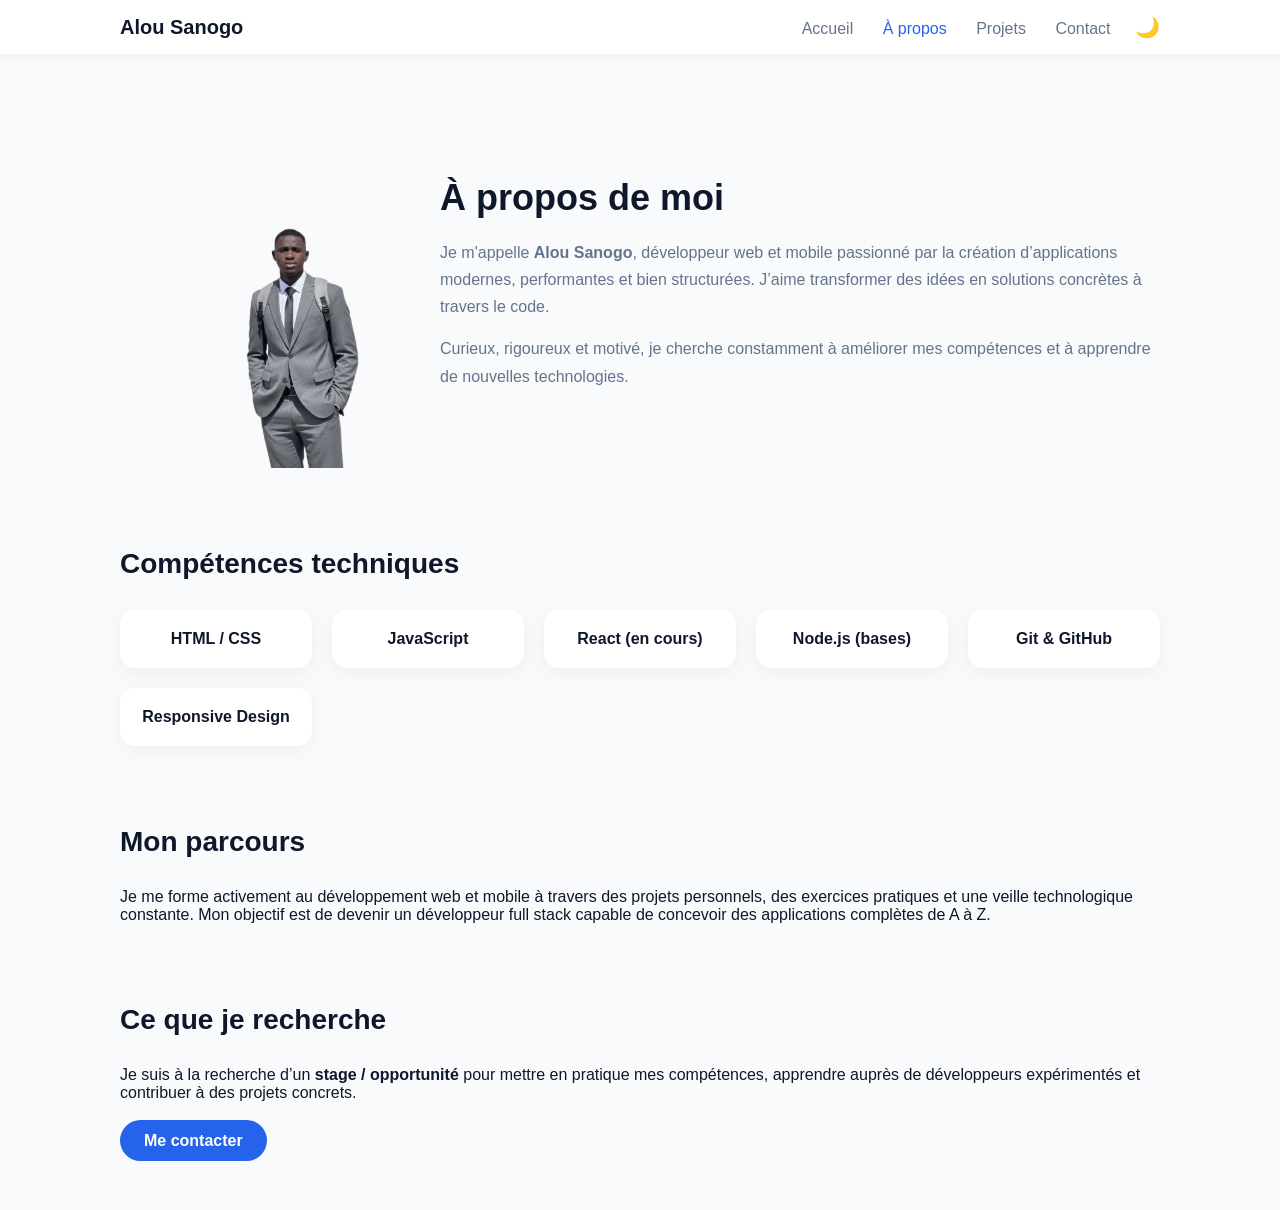
==== apropos.html @ 1913cde1 "Add files via upload" ====
<!DOCTYPE html>
<html lang="fr">
<head>
    <meta charset="UTF-8">
    <meta name="viewport" content="width=device-width, initial-scale=1.0">
    <title>À propos | Alou Sanogo</title>
    <link rel="stylesheet" href="styles.css">
</head>
<body>

<header class="header">
    <nav class="nav">
        <a href="index.html" class="logo">Alou Sanogo</a>

        <div class="nav-links">
            <a href="index.html">Accueil</a>
            <a href="apropos.html" class="active">À propos</a>
            <a href="projets.html">Projets</a>
            <a href="contact.html">Contact</a>
            <button id="themeToggle" class="theme-btn">🌙</button>
        </div>
    </nav>
</header>

<main class="about">

    <!-- INTRO -->
    <section class="about-intro">
        <img src="img/bigBg.png" alt="Photo de Alou Sanogo">

        <div class="about-text">
            <h1>À propos de moi</h1>
            <p>
                Je m'appelle <strong>Alou Sanogo</strong>, développeur web et mobile passionné par
                la création d’applications modernes, performantes et bien structurées.
                J’aime transformer des idées en solutions concrètes à travers le code.
            </p>

            <p>
                Curieux, rigoureux et motivé, je cherche constamment à améliorer mes compétences
                et à apprendre de nouvelles technologies.
            </p>
        </div>
    </section>

    <!-- COMPÉTENCES -->
    <section class="skills">
        <h2>Compétences techniques</h2>

        <div class="skills-grid">
            <div class="skill-card">HTML / CSS</div>
            <div class="skill-card">JavaScript</div>
            <div class="skill-card">React (en cours)</div>
            <div class="skill-card">Node.js (bases)</div>
            <div class="skill-card">Git & GitHub</div>
            <div class="skill-card">Responsive Design</div>
        </div>
    </section>

    <!-- PARCOURS -->
    <section class="journey">
        <h2>Mon parcours</h2>
        <p>
            Je me forme activement au développement web et mobile à travers des projets personnels,
            des exercices pratiques et une veille technologique constante.
            Mon objectif est de devenir un développeur full stack capable de concevoir
            des applications complètes de A à Z.
        </p>
    </section>

    <!-- OBJECTIF -->
    <section class="goal">
        <h2>Ce que je recherche</h2>
        <p>
            Je suis à la recherche d’un <strong>stage / opportunité</strong> pour mettre en pratique
            mes compétences, apprendre auprès de développeurs expérimentés et
            contribuer à des projets concrets.
        </p>

        <a href="#" class="btn primary">Me contacter</a>
    </section>

</main>

<script src="theme.js"></script>
</body>
</html>
---- styles.css ----
/* VARIABLES */

/* MODE CLAIR (par défaut) */
:root {
    --bg: #f8fafc;
    --text: #0f172a;
    --primary: #2563eb;
    --card: #ffffff;
    --gray: #64748b;
}

/* MODE SOMBRE */
body.dark {
    --bg: #0f172a;
    --text: #e5e7eb;
    --primary: #60a5fa;
    --card: #1e293b;
    --gray: #94a3b8;
}
.theme-btn {
    background: none;
    border: none;
    font-size: 20px;
    cursor: pointer;
    margin-left: 20px;
    transition: transform 0.2s;
}

.theme-btn:hover {
    transform: scale(1.2);
}


/* RESET */
* {
    margin: 0;
    padding: 0;
    box-sizing: border-box;
    font-family: 'Segoe UI', sans-serif;
}

/* HEADER */
.header {
    position: sticky;
    top: 0;
    background: white;
    box-shadow: 0 2px 10px rgba(0,0,0,0.05);
    z-index: 100;
}

.nav {
    max-width: 1100px;
    margin: auto;
    padding: 15px 30px;
    display: flex;
    justify-content: space-between;
    align-items: center;
}

.logo {
    font-size: 20px;
    font-weight: 700;
    color: var(--dark);
    text-decoration: none;
}

.nav-links a {
    margin-left: 25px;
    text-decoration: none;
    color: var(--gray);
    font-weight: 500;
    transition: color 0.3s;
}

.nav-links a:hover {
    color: var(--primary);
}

/* HERO */
.hero {
    max-width: 1100px;
    margin: auto;
    padding: 80px 30px;
    display: flex;
    align-items: center;
    gap: 50px;
}

.hero-text {
    flex: 1;
}

.hero-text h1 {
    font-size: 48px;
    color: var(--dark);
}

.hero-text h2 {
    font-size: 24px;
    margin: 15px 0;
    color: var(--primary);
}

.hero-text p {
    color: var(--gray);
    line-height: 1.7;
    margin-bottom: 30px;
}

/* BUTTONS */
.hero-buttons {
    display: flex;
    gap: 15px;
}

.btn {
    padding: 12px 24px;
    border-radius: 30px;
    text-decoration: none;
    font-weight: 600;
    transition: 0.3s;
}

.primary {
    background: var(--primary);
    color: white;
}

.primary:hover {
    background: #1e40af;
}

.secondary {
    border: 2px solid var(--primary);
    color: var(--primary);
}

.secondary:hover {
    background: var(--primary);
    color: white;
}

/* IMAGE */
.hero-img {
    flex: 1;
    text-align: center;
}

.hero-img img {
    width: 100%;
    max-width: 700px;
    animation: float 2.5s ease-in-out infinite;
}
body {
    background: var(--bg);
    color: var(--text);
    transition: background 0.3s, color 0.3s;
}

.header {
    background: var(--card);
}

.logo {
    color: var(--text);
}

.nav-links a {
    color: var(--gray);
}

.nav-links a:hover {
    color: var(--primary);
}


/* ANIMATION */
@keyframes float {
    0% { transform: translateY(0); }
    50% { transform: translateY(-10px); }
    100% { transform: translateY(0); }
}

/* RESPONSIVE */
@media (max-width: 768px) {
    .hero {
        flex-direction: column-reverse;
        text-align: center;
    }

    .hero-text h1 {
        font-size: 36px;
    }

    .hero-buttons {
        justify-content: center;
        flex-wrap: wrap;
    }
}
/* PAGE A PROPOS */
.about {
    max-width: 1100px;
    margin: auto;
    padding: 60px 30px;
}

.about-intro {
    display: flex;
    gap: 40px;
    align-items: center;
    margin-bottom: 80px;
}

.about-intro img {
    width: 280px;
    border-radius: 20px;
}

.about-text h1 {
    font-size: 36px;
    margin-bottom: 20px;
}

.about-text p {
    color: var(--gray);
    line-height: 1.7;
    margin-bottom: 15px;
}

/* SKILLS */
.skills h2,
.journey h2,
.goal h2 {
    font-size: 28px;
    margin-bottom: 30px;
}

.skills-grid {
    display: grid;
    grid-template-columns: repeat(auto-fit, minmax(160px, 1fr));
    gap: 20px;
}

.skill-card {
    background: var(--card);
    padding: 20px;
    text-align: center;
    border-radius: 15px;
    font-weight: 600;
    box-shadow: 0 5px 20px rgba(0,0,0,0.05);
    transition: transform 0.3s;
}

.skill-card:hover {
    transform: translateY(-5px);
}

/* SECTIONS */
.journey,
.goal {
    margin-top: 80px;
}

.goal p {
    margin-bottom: 30px;
}

/* ACTIVE LINK */
.nav-links .active {
    color: var(--primary);
}

/* RESPONSIVE */
@media (max-width: 768px) {
    .about-intro {
        flex-direction: column;
        text-align: center;
    }
}
/* PAGE PROJETS */
.projects {
    max-width: 1200px;
    margin: auto;
    padding: 60px 30px;
}

.projects-header {
    text-align: center;
    margin-bottom: 50px;
}

.projects-header h1 {
    font-size: 42px;
}

.projects-header p {
    color: var(--gray);
    margin-top: 10px;
}

/* FILTRES */
.project-filters {
    display: flex;
    justify-content: center;
    gap: 15px;
    margin-bottom: 50px;
}

.filter-btn {
    padding: 10px 20px;
    border-radius: 30px;
    border: none;
    background: var(--card);
    cursor: pointer;
    font-weight: 600;
    transition: 0.3s;
}

.filter-btn.active,
.filter-btn:hover {
    background: var(--primary);
    color: white;
}

/* GRID */
.project-grid {
    display: grid;
    grid-template-columns: repeat(auto-fit, minmax(280px, 1fr));
    gap: 30px;
}

/* CARD */
.project-card {
    background: var(--card);
    border-radius: 20px;
    overflow: hidden;
    box-shadow: 0 10px 30px rgba(0,0,0,0.08);
    transition: transform 0.3s, opacity 0.3s;
}

.project-card:hover {
    transform: translateY(-10px);
}

.project-card img {
    width: 100%;
    height: 180px;
    object-fit: cover;
}

.project-content {
    padding: 20px;
}

.project-content h3 {
    margin-bottom: 10px;
}

.project-content p {
    color: var(--gray);
    font-size: 14px;
    margin-bottom: 10px;
}

.project-content span {
    font-size: 13px;
    font-weight: 600;
    color: var(--primary);
}

.project-links {
    display: flex;
    gap: 10px;
    margin-top: 15px;
}

/* HIDDEN */
.project-card.hide {
    opacity: 0;
    transform: scale(0.9);
    pointer-events: none;
}
.hero-socials {
    margin-top: 25px;
    display: flex;
    gap: 20px;
    justify-content: center; /* ou left selon ton style */
}

.hero-socials a img {
    width: 40px;
    height: 40px;
    transition: transform 0.3s, filter 0.3s;
}

/* Hover effect */
.hero-socials a:hover img {
    transform: scale(1.2);
    filter: brightness(1.2);
}

/* Mode sombre */
body.dark .hero-socials a img {
    filter: brightness(0.9);
}
/* PAGE CONTACT */
.contact {
    max-width: 1100px;
    margin: auto;
    padding: 60px 30px;
}

.contact-header {
    text-align: center;
    margin-bottom: 50px;
}

.contact-header h1 {
    font-size: 42px;
}

.contact-header p {
    color: var(--gray);
    margin-top: 10px;
}

/* CONTACT CONTAINER */
.contact-container {
    display: flex;
    gap: 50px;
    justify-content: space-between;
    flex-wrap: wrap;
}

/* FORMULAIRE */
.contact-form, .contact-whatsapp {
    flex: 1;
    min-width: 300px;
    background: var(--card);
    padding: 30px;
    border-radius: 20px;
    box-shadow: 0 10px 30px rgba(0,0,0,0.08);
    transition: transform 0.3s;
}

.contact-form:hover, .contact-whatsapp:hover {
    transform: translateY(-5px);
}

.contact-form h2, .contact-whatsapp h2 {
    margin-bottom: 20px;
}

.contact-form label {
    display: block;
    margin: 10px 0 5px;
}

.contact-form input, .contact-form textarea {
    width: 100%;
    padding: 12px 15px;
    border-radius: 10px;
    border: 1px solid #ccc;
    outline: none;
    margin-bottom: 15px;
    transition: border 0.3s;
}

.contact-form input:focus, .contact-form textarea:focus {
    border-color: var(--primary);
}

/* WHATSAPP */
.contact-whatsapp p {
    margin-bottom: 20px;
}

/* RESPONSIVE */
@media (max-width: 768px) {
    .contact-container {
        flex-direction: column;
    }
}
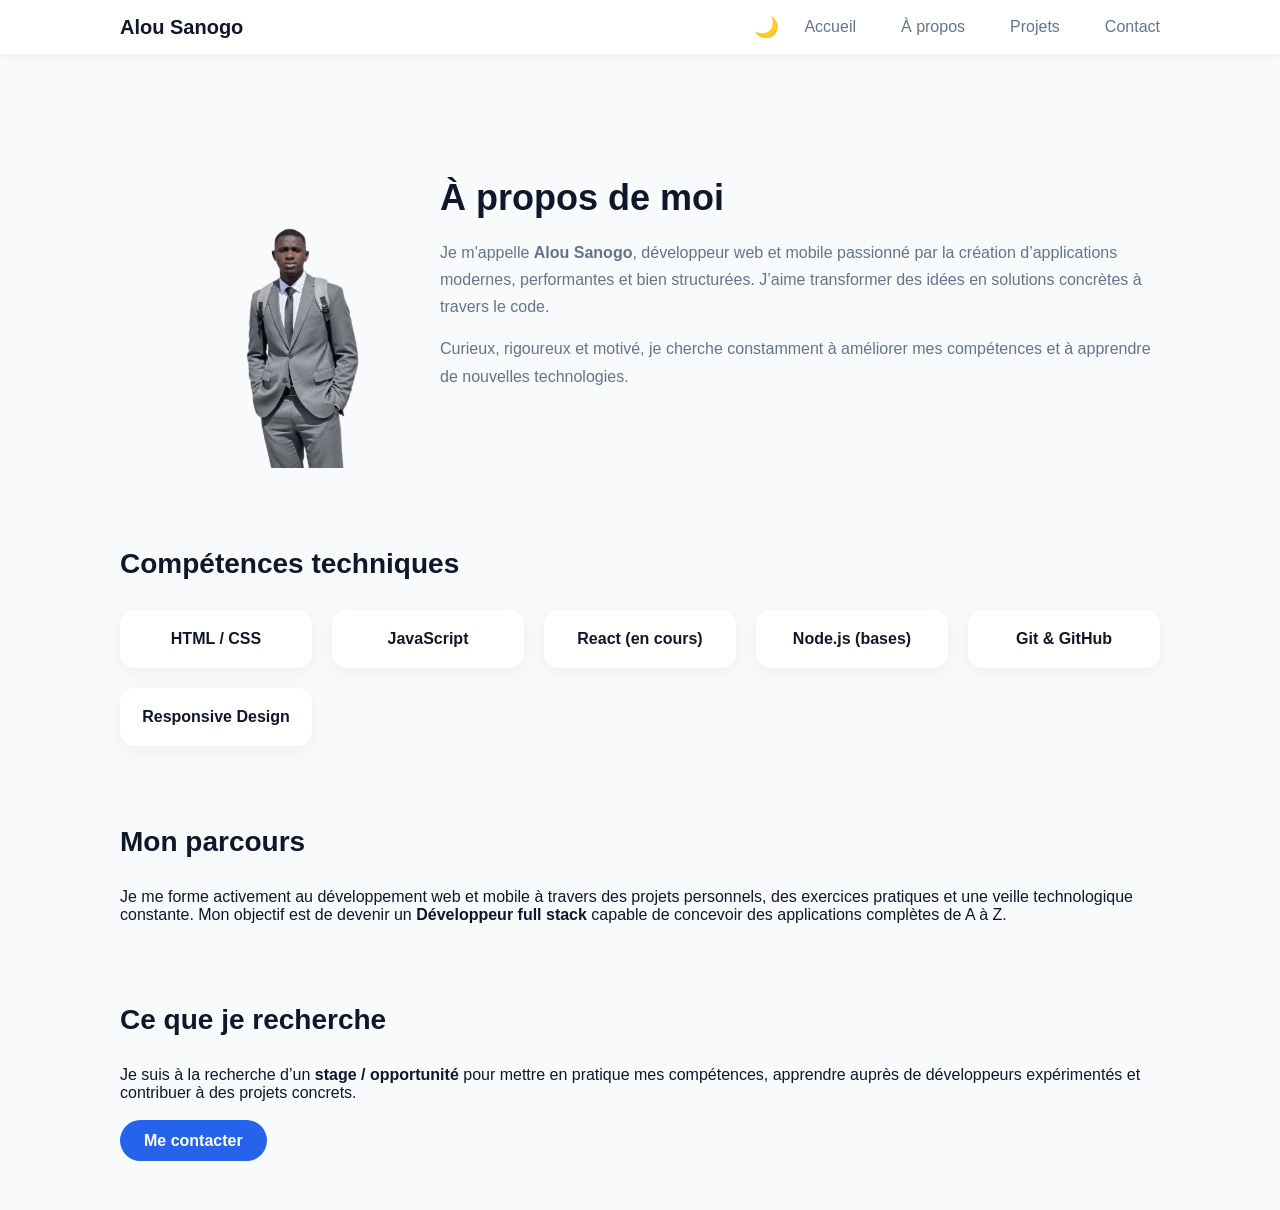
==== commit 93f6b7d6: "Premier envoi de mon portfolio" ====
--- a/apropos.html
+++ b/apropos.html
@@ -1,87 +1,94 @@
-<!DOCTYPE html>
-<html lang="fr">
-<head>
-    <meta charset="UTF-8">
-    <meta name="viewport" content="width=device-width, initial-scale=1.0">
-    <title>À propos | Alou Sanogo</title>
-    <link rel="stylesheet" href="styles.css">
-</head>
-<body>
-
-<header class="header">
-    <nav class="nav">
-        <a href="index.html" class="logo">Alou Sanogo</a>
-
-        <div class="nav-links">
-            <a href="index.html">Accueil</a>
-            <a href="apropos.html" class="active">À propos</a>
-            <a href="projets.html">Projets</a>
-            <a href="contact.html">Contact</a>
-            <button id="themeToggle" class="theme-btn">🌙</button>
-        </div>
-    </nav>
-</header>
-
-<main class="about">
-
-    <!-- INTRO -->
-    <section class="about-intro">
-        <img src="img/bigBg.png" alt="Photo de Alou Sanogo">
-
-        <div class="about-text">
-            <h1>À propos de moi</h1>
-            <p>
-                Je m'appelle <strong>Alou Sanogo</strong>, développeur web et mobile passionné par
-                la création d’applications modernes, performantes et bien structurées.
-                J’aime transformer des idées en solutions concrètes à travers le code.
-            </p>
-
-            <p>
-                Curieux, rigoureux et motivé, je cherche constamment à améliorer mes compétences
-                et à apprendre de nouvelles technologies.
-            </p>
-        </div>
-    </section>
-
-    <!-- COMPÉTENCES -->
-    <section class="skills">
-        <h2>Compétences techniques</h2>
-
-        <div class="skills-grid">
-            <div class="skill-card">HTML / CSS</div>
-            <div class="skill-card">JavaScript</div>
-            <div class="skill-card">React (en cours)</div>
-            <div class="skill-card">Node.js (bases)</div>
-            <div class="skill-card">Git & GitHub</div>
-            <div class="skill-card">Responsive Design</div>
-        </div>
-    </section>
-
-    <!-- PARCOURS -->
-    <section class="journey">
-        <h2>Mon parcours</h2>
-        <p>
-            Je me forme activement au développement web et mobile à travers des projets personnels,
-            des exercices pratiques et une veille technologique constante.
-            Mon objectif est de devenir un développeur full stack capable de concevoir
-            des applications complètes de A à Z.
-        </p>
-    </section>
-
-    <!-- OBJECTIF -->
-    <section class="goal">
-        <h2>Ce que je recherche</h2>
-        <p>
-            Je suis à la recherche d’un <strong>stage / opportunité</strong> pour mettre en pratique
-            mes compétences, apprendre auprès de développeurs expérimentés et
-            contribuer à des projets concrets.
-        </p>
-
-        <a href="#" class="btn primary">Me contacter</a>
-    </section>
-
-</main>
-
-<script src="theme.js"></script>
-</body>
-</html>
+<!doctype html>
+<html lang="fr">
+  <head>
+    <meta charset="UTF-8" />
+    <meta name="viewport" content="width=device-width, initial-scale=1.0" />
+    <title>À propos | Alou Sanogo</title>
+    <link rel="stylesheet" href="styles.css" />
+  </head>
+  <body>
+    <header class="header">
+      <nav class="nav">
+        <a href="index.html" class="logo">Alou Sanogo</a>
+
+        <div class="nav-right">
+          <!-- bouton thème (reste visible) -->
+          <button id="themeToggle" class="theme-btn">🌙</button>
+
+          <!-- bouton hamburger -->
+          <button class="menu-toggle" id="menuToggle">☰</button>
+        </div>
+
+        <!-- menu -->
+        <div class="nav-links" id="navLinks">
+          <a href="index.html">Accueil</a>
+          <a href="apropos.html">À propos</a>
+          <a href="projets.html">Projets</a>
+          <a href="contact.html">Contact</a>
+        </div>
+      </nav>
+    </header>
+
+    <main class="about">
+      <!-- INTRO -->
+      <section class="about-intro">
+        <img src="img/bigBg.png" alt="Photo de Alou Sanogo" />
+
+        <div class="about-text">
+          <h1>À propos de moi</h1>
+          <p>
+            Je m'appelle <strong>Alou Sanogo</strong>, développeur web et mobile
+            passionné par la création d’applications modernes, performantes et
+            bien structurées. J’aime transformer des idées en solutions
+            concrètes à travers le code.
+          </p>
+
+          <p>
+            Curieux, rigoureux et motivé, je cherche constamment à améliorer mes
+            compétences et à apprendre de nouvelles technologies.
+          </p>
+        </div>
+      </section>
+
+      <!-- COMPÉTENCES -->
+      <section class="skills">
+        <h2>Compétences techniques</h2>
+
+        <div class="skills-grid">
+          <div class="skill-card">HTML / CSS</div>
+          <div class="skill-card">JavaScript</div>
+          <div class="skill-card">React (en cours)</div>
+          <div class="skill-card">Node.js (bases)</div>
+          <div class="skill-card">Git & GitHub</div>
+          <div class="skill-card">Responsive Design</div>
+        </div>
+      </section>
+
+      <!-- PARCOURS -->
+      <section class="journey">
+        <h2>Mon parcours</h2>
+        <p>
+          Je me forme activement au développement web et mobile à travers des
+          projets personnels, des exercices pratiques et une veille
+          technologique constante. Mon objectif est de devenir un
+          <strong>Développeur full stack </strong>capable de concevoir des
+          applications complètes de A à Z.
+        </p>
+      </section>
+
+      <!-- OBJECTIF -->
+      <section class="goal">
+        <h2>Ce que je recherche</h2>
+        <p>
+          Je suis à la recherche d’un
+          <strong>stage / opportunité</strong> pour mettre en pratique mes
+          compétences, apprendre auprès de développeurs expérimentés et
+          contribuer à des projets concrets.
+        </p>
+
+        <a href="contact.html" class="btn primary">Me contacter</a>
+      </section>
+    </main>
+    <script src="theme.js"></script>
+  </body>
+</html>
--- a/styles.css
+++ b/styles.css
@@ -1,483 +1,615 @@
-/* VARIABLES */
-
-/* MODE CLAIR (par défaut) */
-:root {
-    --bg: #f8fafc;
-    --text: #0f172a;
-    --primary: #2563eb;
-    --card: #ffffff;
-    --gray: #64748b;
-}
-
-/* MODE SOMBRE */
-body.dark {
-    --bg: #0f172a;
-    --text: #e5e7eb;
-    --primary: #60a5fa;
-    --card: #1e293b;
-    --gray: #94a3b8;
-}
-.theme-btn {
-    background: none;
-    border: none;
-    font-size: 20px;
-    cursor: pointer;
-    margin-left: 20px;
-    transition: transform 0.2s;
-}
-
-.theme-btn:hover {
-    transform: scale(1.2);
-}
-
-
-/* RESET */
-* {
-    margin: 0;
-    padding: 0;
-    box-sizing: border-box;
-    font-family: 'Segoe UI', sans-serif;
-}
-
-/* HEADER */
-.header {
-    position: sticky;
-    top: 0;
-    background: white;
-    box-shadow: 0 2px 10px rgba(0,0,0,0.05);
-    z-index: 100;
-}
-
-.nav {
-    max-width: 1100px;
-    margin: auto;
-    padding: 15px 30px;
-    display: flex;
-    justify-content: space-between;
-    align-items: center;
-}
-
-.logo {
-    font-size: 20px;
-    font-weight: 700;
-    color: var(--dark);
-    text-decoration: none;
-}
-
-.nav-links a {
-    margin-left: 25px;
-    text-decoration: none;
-    color: var(--gray);
-    font-weight: 500;
-    transition: color 0.3s;
-}
-
-.nav-links a:hover {
-    color: var(--primary);
-}
-
-/* HERO */
-.hero {
-    max-width: 1100px;
-    margin: auto;
-    padding: 80px 30px;
-    display: flex;
-    align-items: center;
-    gap: 50px;
-}
-
-.hero-text {
-    flex: 1;
-}
-
-.hero-text h1 {
-    font-size: 48px;
-    color: var(--dark);
-}
-
-.hero-text h2 {
-    font-size: 24px;
-    margin: 15px 0;
-    color: var(--primary);
-}
-
-.hero-text p {
-    color: var(--gray);
-    line-height: 1.7;
-    margin-bottom: 30px;
-}
-
-/* BUTTONS */
-.hero-buttons {
-    display: flex;
-    gap: 15px;
-}
-
-.btn {
-    padding: 12px 24px;
-    border-radius: 30px;
-    text-decoration: none;
-    font-weight: 600;
-    transition: 0.3s;
-}
-
-.primary {
-    background: var(--primary);
-    color: white;
-}
-
-.primary:hover {
-    background: #1e40af;
-}
-
-.secondary {
-    border: 2px solid var(--primary);
-    color: var(--primary);
-}
-
-.secondary:hover {
-    background: var(--primary);
-    color: white;
-}
-
-/* IMAGE */
-.hero-img {
-    flex: 1;
-    text-align: center;
-}
-
-.hero-img img {
-    width: 100%;
-    max-width: 700px;
-    animation: float 2.5s ease-in-out infinite;
-}
-body {
-    background: var(--bg);
-    color: var(--text);
-    transition: background 0.3s, color 0.3s;
-}
-
-.header {
-    background: var(--card);
-}
-
-.logo {
-    color: var(--text);
-}
-
-.nav-links a {
-    color: var(--gray);
-}
-
-.nav-links a:hover {
-    color: var(--primary);
-}
-
-
-/* ANIMATION */
-@keyframes float {
-    0% { transform: translateY(0); }
-    50% { transform: translateY(-10px); }
-    100% { transform: translateY(0); }
-}
-
-/* RESPONSIVE */
-@media (max-width: 768px) {
-    .hero {
-        flex-direction: column-reverse;
-        text-align: center;
-    }
-
-    .hero-text h1 {
-        font-size: 36px;
-    }
-
-    .hero-buttons {
-        justify-content: center;
-        flex-wrap: wrap;
-    }
-}
-/* PAGE A PROPOS */
-.about {
-    max-width: 1100px;
-    margin: auto;
-    padding: 60px 30px;
-}
-
-.about-intro {
-    display: flex;
-    gap: 40px;
-    align-items: center;
-    margin-bottom: 80px;
-}
-
-.about-intro img {
-    width: 280px;
-    border-radius: 20px;
-}
-
-.about-text h1 {
-    font-size: 36px;
-    margin-bottom: 20px;
-}
-
-.about-text p {
-    color: var(--gray);
-    line-height: 1.7;
-    margin-bottom: 15px;
-}
-
-/* SKILLS */
-.skills h2,
-.journey h2,
-.goal h2 {
-    font-size: 28px;
-    margin-bottom: 30px;
-}
-
-.skills-grid {
-    display: grid;
-    grid-template-columns: repeat(auto-fit, minmax(160px, 1fr));
-    gap: 20px;
-}
-
-.skill-card {
-    background: var(--card);
-    padding: 20px;
-    text-align: center;
-    border-radius: 15px;
-    font-weight: 600;
-    box-shadow: 0 5px 20px rgba(0,0,0,0.05);
-    transition: transform 0.3s;
-}
-
-.skill-card:hover {
-    transform: translateY(-5px);
-}
-
-/* SECTIONS */
-.journey,
-.goal {
-    margin-top: 80px;
-}
-
-.goal p {
-    margin-bottom: 30px;
-}
-
-/* ACTIVE LINK */
-.nav-links .active {
-    color: var(--primary);
-}
-
-/* RESPONSIVE */
-@media (max-width: 768px) {
-    .about-intro {
-        flex-direction: column;
-        text-align: center;
-    }
-}
-/* PAGE PROJETS */
-.projects {
-    max-width: 1200px;
-    margin: auto;
-    padding: 60px 30px;
-}
-
-.projects-header {
-    text-align: center;
-    margin-bottom: 50px;
-}
-
-.projects-header h1 {
-    font-size: 42px;
-}
-
-.projects-header p {
-    color: var(--gray);
-    margin-top: 10px;
-}
-
-/* FILTRES */
-.project-filters {
-    display: flex;
-    justify-content: center;
-    gap: 15px;
-    margin-bottom: 50px;
-}
-
-.filter-btn {
-    padding: 10px 20px;
-    border-radius: 30px;
-    border: none;
-    background: var(--card);
-    cursor: pointer;
-    font-weight: 600;
-    transition: 0.3s;
-}
-
-.filter-btn.active,
-.filter-btn:hover {
-    background: var(--primary);
-    color: white;
-}
-
-/* GRID */
-.project-grid {
-    display: grid;
-    grid-template-columns: repeat(auto-fit, minmax(280px, 1fr));
-    gap: 30px;
-}
-
-/* CARD */
-.project-card {
-    background: var(--card);
-    border-radius: 20px;
-    overflow: hidden;
-    box-shadow: 0 10px 30px rgba(0,0,0,0.08);
-    transition: transform 0.3s, opacity 0.3s;
-}
-
-.project-card:hover {
-    transform: translateY(-10px);
-}
-
-.project-card img {
-    width: 100%;
-    height: 180px;
-    object-fit: cover;
-}
-
-.project-content {
-    padding: 20px;
-}
-
-.project-content h3 {
-    margin-bottom: 10px;
-}
-
-.project-content p {
-    color: var(--gray);
-    font-size: 14px;
-    margin-bottom: 10px;
-}
-
-.project-content span {
-    font-size: 13px;
-    font-weight: 600;
-    color: var(--primary);
-}
-
-.project-links {
-    display: flex;
-    gap: 10px;
-    margin-top: 15px;
-}
-
-/* HIDDEN */
-.project-card.hide {
-    opacity: 0;
-    transform: scale(0.9);
-    pointer-events: none;
-}
-.hero-socials {
-    margin-top: 25px;
-    display: flex;
-    gap: 20px;
-    justify-content: center; /* ou left selon ton style */
-}
-
-.hero-socials a img {
-    width: 40px;
-    height: 40px;
-    transition: transform 0.3s, filter 0.3s;
-}
-
-/* Hover effect */
-.hero-socials a:hover img {
-    transform: scale(1.2);
-    filter: brightness(1.2);
-}
-
-/* Mode sombre */
-body.dark .hero-socials a img {
-    filter: brightness(0.9);
-}
-/* PAGE CONTACT */
-.contact {
-    max-width: 1100px;
-    margin: auto;
-    padding: 60px 30px;
-}
-
-.contact-header {
-    text-align: center;
-    margin-bottom: 50px;
-}
-
-.contact-header h1 {
-    font-size: 42px;
-}
-
-.contact-header p {
-    color: var(--gray);
-    margin-top: 10px;
-}
-
-/* CONTACT CONTAINER */
-.contact-container {
-    display: flex;
-    gap: 50px;
-    justify-content: space-between;
-    flex-wrap: wrap;
-}
-
-/* FORMULAIRE */
-.contact-form, .contact-whatsapp {
-    flex: 1;
-    min-width: 300px;
-    background: var(--card);
-    padding: 30px;
-    border-radius: 20px;
-    box-shadow: 0 10px 30px rgba(0,0,0,0.08);
-    transition: transform 0.3s;
-}
-
-.contact-form:hover, .contact-whatsapp:hover {
-    transform: translateY(-5px);
-}
-
-.contact-form h2, .contact-whatsapp h2 {
-    margin-bottom: 20px;
-}
-
-.contact-form label {
-    display: block;
-    margin: 10px 0 5px;
-}
-
-.contact-form input, .contact-form textarea {
-    width: 100%;
-    padding: 12px 15px;
-    border-radius: 10px;
-    border: 1px solid #ccc;
-    outline: none;
-    margin-bottom: 15px;
-    transition: border 0.3s;
-}
-
-.contact-form input:focus, .contact-form textarea:focus {
-    border-color: var(--primary);
-}
-
-/* WHATSAPP */
-.contact-whatsapp p {
-    margin-bottom: 20px;
-}
-
-/* RESPONSIVE */
-@media (max-width: 768px) {
-    .contact-container {
-        flex-direction: column;
-    }
-}
+/* VARIABLES */
+
+/* MODE CLAIR (par défaut) */
+:root {
+  --bg: #f8fafc;
+  --text: #0f172a;
+  --primary: #2563eb;
+  --card: #ffffff;
+  --gray: #64748b;
+}
+
+/* MODE SOMBRE */
+body.dark {
+  --bg: #0f172a;
+  --text: #e5e7eb;
+  --primary: #60a5fa;
+  --card: #1e293b;
+  --gray: #94a3b8;
+}
+.theme-btn {
+  background: none;
+  border: none;
+  font-size: 20px;
+  cursor: pointer;
+  margin-left: 20px;
+  transition: transform 0.2s;
+}
+
+.theme-btn:hover {
+  transform: scale(1.2);
+}
+
+/* RESET */
+* {
+  margin: 0;
+  padding: 0;
+  box-sizing: border-box;
+  font-family: "Segoe UI", sans-serif;
+}
+
+/* HEADER */
+.header {
+  position: sticky;
+  top: 0;
+  background: white;
+  box-shadow: 0 2px 10px rgba(0, 0, 0, 0.05);
+  z-index: 100;
+}
+
+.nav {
+  max-width: 1100px;
+  margin: auto;
+  padding: 15px 30px;
+  display: flex;
+  justify-content: space-between;
+  align-items: center;
+}
+
+.logo {
+  font-size: 20px;
+  font-weight: 700;
+  color: var(--dark);
+  text-decoration: none;
+}
+
+.nav-links a {
+  margin-left: 25px;
+  text-decoration: none;
+  color: var(--gray);
+  font-weight: 500;
+  transition: color 0.3s;
+}
+
+.nav-links a:hover {
+  color: var(--primary);
+}
+
+/* HERO */
+.hero {
+  max-width: 1100px;
+  margin: auto;
+  padding: 80px 30px;
+  display: flex;
+  align-items: center;
+  gap: 50px;
+}
+
+.hero-text {
+  flex: 1;
+}
+
+.hero-text h1 {
+  font-size: 48px;
+  color: var(--dark);
+}
+
+.hero-text h2 {
+  font-size: 24px;
+  margin: 15px 0;
+  color: var(--primary);
+}
+
+.hero-text p {
+  color: var(--gray);
+  line-height: 1.7;
+  margin-bottom: 30px;
+}
+
+/* BUTTONS */
+.hero-buttons {
+  display: flex;
+  gap: 15px;
+}
+
+.btn {
+  padding: 12px 24px;
+  border-radius: 30px;
+  text-decoration: none;
+  font-weight: 600;
+  transition: 0.3s;
+}
+
+.primary {
+  background: var(--primary);
+  color: white;
+}
+
+.primary:hover {
+  background: #1e40af;
+}
+
+.secondary {
+  border: 2px solid var(--primary);
+  color: var(--primary);
+}
+
+.secondary:hover {
+  background: var(--primary);
+  color: white;
+}
+
+/* IMAGE */
+.hero-img {
+  flex: 1;
+  text-align: center;
+}
+
+.hero-img img {
+  width: 100%;
+  max-width: 700px;
+  animation: float 2.5s ease-in-out infinite;
+}
+body {
+  background: var(--bg);
+  color: var(--text);
+  transition:
+    background 0.3s,
+    color 0.3s;
+}
+
+.header {
+  background: var(--card);
+}
+
+.logo {
+  color: var(--text);
+}
+
+.nav-links a {
+  color: var(--gray);
+}
+
+.nav-links a:hover {
+  color: var(--primary);
+}
+
+/* ANIMATION */
+@keyframes float {
+  0% {
+    transform: translateY(0);
+  }
+  50% {
+    transform: translateY(-10px);
+  }
+  100% {
+    transform: translateY(0);
+  }
+}
+
+/* RESPONSIVE */
+@media (max-width: 768px) {
+  .hero {
+    flex-direction: column-reverse;
+    text-align: center;
+  }
+
+  .hero-text h1 {
+    font-size: 36px;
+  }
+
+  .hero-buttons {
+    justify-content: center;
+    flex-wrap: wrap;
+  }
+}
+/* PAGE A PROPOS */
+.about {
+  max-width: 1100px;
+  margin: auto;
+  padding: 60px 30px;
+}
+
+.about-intro {
+  display: flex;
+  gap: 40px;
+  align-items: center;
+  margin-bottom: 80px;
+}
+
+.about-intro img {
+  width: 280px;
+  border-radius: 20px;
+}
+
+.about-text h1 {
+  font-size: 36px;
+  margin-bottom: 20px;
+}
+
+.about-text p {
+  color: var(--gray);
+  line-height: 1.7;
+  margin-bottom: 15px;
+}
+
+/* SKILLS */
+.skills h2,
+.journey h2,
+.goal h2 {
+  font-size: 28px;
+  margin-bottom: 30px;
+}
+
+.skills-grid {
+  display: grid;
+  grid-template-columns: repeat(auto-fit, minmax(160px, 1fr));
+  gap: 20px;
+}
+
+.skill-card {
+  background: var(--card);
+  padding: 20px;
+  text-align: center;
+  border-radius: 15px;
+  font-weight: 600;
+  box-shadow: 0 5px 20px rgba(0, 0, 0, 0.05);
+  transition: transform 0.3s;
+}
+
+.skill-card:hover {
+  transform: translateY(-5px);
+}
+
+/* SECTIONS */
+.journey,
+.goal {
+  margin-top: 80px;
+}
+
+.goal p {
+  margin-bottom: 30px;
+}
+
+/* ACTIVE LINK */
+.nav-links .active {
+  color: var(--primary);
+}
+
+/* NAV RIGHT */
+.nav-right {
+  display: flex;
+  align-items: center;
+  gap: 15px;
+}
+
+/* BOUTON MENU */
+.menu-toggle {
+  display: none;
+  font-size: 24px;
+  background: none;
+  border: none;
+  cursor: pointer;
+}
+
+/* MOBILE */
+@media (max-width: 768px) {
+  .menu-toggle {
+    display: block;
+  }
+
+  .nav {
+    max-width: 1100px;
+    margin: auto;
+    padding: 15px 30px;
+    display: flex;
+    align-items: center;
+  }
+  .nav-links {
+    position: absolute;
+    top: 70px;
+    right: 20px;
+    background: var(--card);
+    flex-direction: column;
+    padding: 20px;
+    border-radius: 15px;
+    box-shadow: 0 10px 30px rgba(0, 0, 0, 0.1);
+
+    display: none;
+  }
+
+  .nav-links a {
+    margin: 10px 0;
+  }
+
+  .nav-links.active {
+    display: flex;
+  }
+}
+.nav-right {
+  display: flex;
+  align-items: center;
+  gap: 15px;
+  margin-left: auto; /* C’EST ÇA QUI CORRIGE */
+}
+
+/* RESPONSIVE */
+@media (max-width: 768px) {
+  .about-intro {
+    flex-direction: column;
+    text-align: center;
+  }
+}
+/* PAGE PROJETS */
+.projects {
+  max-width: 1200px;
+  margin: auto;
+  padding: 60px 30px;
+}
+
+.projects-header {
+  text-align: center;
+  margin-bottom: 50px;
+}
+
+.projects-header h1 {
+  font-size: 42px;
+}
+
+.projects-header p {
+  color: var(--gray);
+  margin-top: 10px;
+}
+
+/* FILTRES */
+.project-filters {
+  display: flex;
+  justify-content: center;
+  gap: 15px;
+  margin-bottom: 50px;
+}
+
+.filter-btn {
+  padding: 10px 20px;
+  border-radius: 30px;
+  border: none;
+  background: var(--card);
+  cursor: pointer;
+  font-weight: 600;
+  transition: 0.3s;
+}
+
+.filter-btn.active,
+.filter-btn:hover {
+  background: var(--primary);
+  color: white;
+}
+
+/* GRID */
+.project-grid {
+  display: grid;
+  grid-template-columns: repeat(auto-fit, minmax(280px, 1fr));
+  gap: 30px;
+}
+
+/* CARD */
+.project-card {
+  background: var(--card);
+  border-radius: 20px;
+  overflow: hidden;
+  box-shadow: 0 10px 30px rgba(0, 0, 0, 0.08);
+  transition:
+    transform 0.3s,
+    opacity 0.3s;
+}
+
+.project-card:hover {
+  transform: translateY(-10px);
+}
+
+.project-card img {
+  width: 100%;
+  height: 180px;
+  object-fit: cover;
+}
+
+.project-content {
+  padding: 20px;
+}
+
+.project-content h3 {
+  margin-bottom: 10px;
+}
+
+.project-content p {
+  color: var(--gray);
+  font-size: 14px;
+  margin-bottom: 10px;
+}
+
+.project-content span {
+  font-size: 13px;
+  font-weight: 600;
+  color: var(--primary);
+}
+
+.project-links {
+  display: flex;
+  gap: 10px;
+  margin-top: 15px;
+}
+
+/* HIDDEN */
+.project-card.hide {
+  opacity: 0;
+  transform: scale(0.9);
+  pointer-events: none;
+}
+.hero-socials {
+  margin-top: 25px;
+  display: flex;
+  gap: 20px;
+  justify-content: center; /* ou left selon ton style */
+}
+
+.hero-socials a img {
+  width: 40px;
+  height: 40px;
+  transition:
+    transform 0.3s,
+    filter 0.3s;
+}
+
+/* Hover effect */
+.hero-socials a:hover img {
+  transform: scale(1.2);
+  filter: brightness(1.2);
+}
+
+/* Mode sombre */
+body.dark .hero-socials a img {
+  filter: brightness(0.9);
+}
+/* PAGE CONTACT */
+.contact {
+  max-width: 1100px;
+  margin: auto;
+  padding: 60px 30px;
+}
+
+.contact-header {
+  text-align: center;
+  margin-bottom: 50px;
+}
+
+.contact-header h1 {
+  font-size: 42px;
+}
+
+.contact-header p {
+  color: var(--gray);
+  margin-top: 10px;
+}
+
+/* CONTACT CONTAINER */
+.contact-container {
+  display: flex;
+  gap: 50px;
+  justify-content: space-between;
+  flex-wrap: wrap;
+}
+
+/* FORMULAIRE */
+.contact-form,
+.contact-whatsapp {
+  flex: 1;
+  min-width: 300px;
+  background: var(--card);
+  padding: 30px;
+  border-radius: 20px;
+  box-shadow: 0 10px 30px rgba(0, 0, 0, 0.08);
+  transition: transform 0.3s;
+}
+
+.contact-form:hover,
+.contact-whatsapp:hover {
+  transform: translateY(-5px);
+}
+
+.contact-form h2,
+.contact-whatsapp h2 {
+  margin-bottom: 20px;
+}
+
+.contact-form label {
+  display: block;
+  margin: 10px 0 5px;
+}
+
+.contact-form input,
+.contact-form textarea {
+  width: 100%;
+  padding: 12px 15px;
+  border-radius: 10px;
+  border: 1px solid #ccc;
+  outline: none;
+  margin-bottom: 15px;
+  transition: border 0.3s;
+}
+
+.contact-form input:focus,
+.contact-form textarea:focus {
+  border-color: var(--primary);
+}
+
+/* WHATSAPP */
+.contact-whatsapp p {
+  margin-bottom: 20px;
+}
+
+/* RESPONSIVE */
+@media (max-width: 768px) {
+  .contact-container {
+    flex-direction: column;
+  }
+}
+.typing {
+  font-size: 24px;
+  margin: 15px 0;
+  color: var(--primary);
+  font-weight: 600;
+}
+
+/* curseur */
+.cursor {
+  display: inline-block;
+  margin-left: 5px;
+  animation: blink 0.8s infinite;
+}
+
+@keyframes blink {
+  0% {
+    opacity: 1;
+  }
+  50% {
+    opacity: 0;
+  }
+  100% {
+    opacity: 1;
+  }
+}
+.typing {
+  font-family: "Poppins", sans-serif;
+  letter-spacing: 0.5px;
+}
+/* menu caché par défaut */
+.nav-links {
+  display: flex;
+  gap: 20px;
+}
+
+/* mobile */
+@media (max-width: 768px) {
+  .nav-links {
+    position: absolute;
+    top: 70px;
+    right: 20px;
+    flex-direction: column;
+    background: var(--card);
+    padding: 20px;
+    border-radius: 15px;
+    display: none;
+  }
+
+  .nav-links.active {
+    display: flex;
+  }
+
+  .menu-toggle {
+    display: block;
+    font-size: 24px;
+    background: none;
+    border: none;
+    cursor: pointer;
+  }
+}
